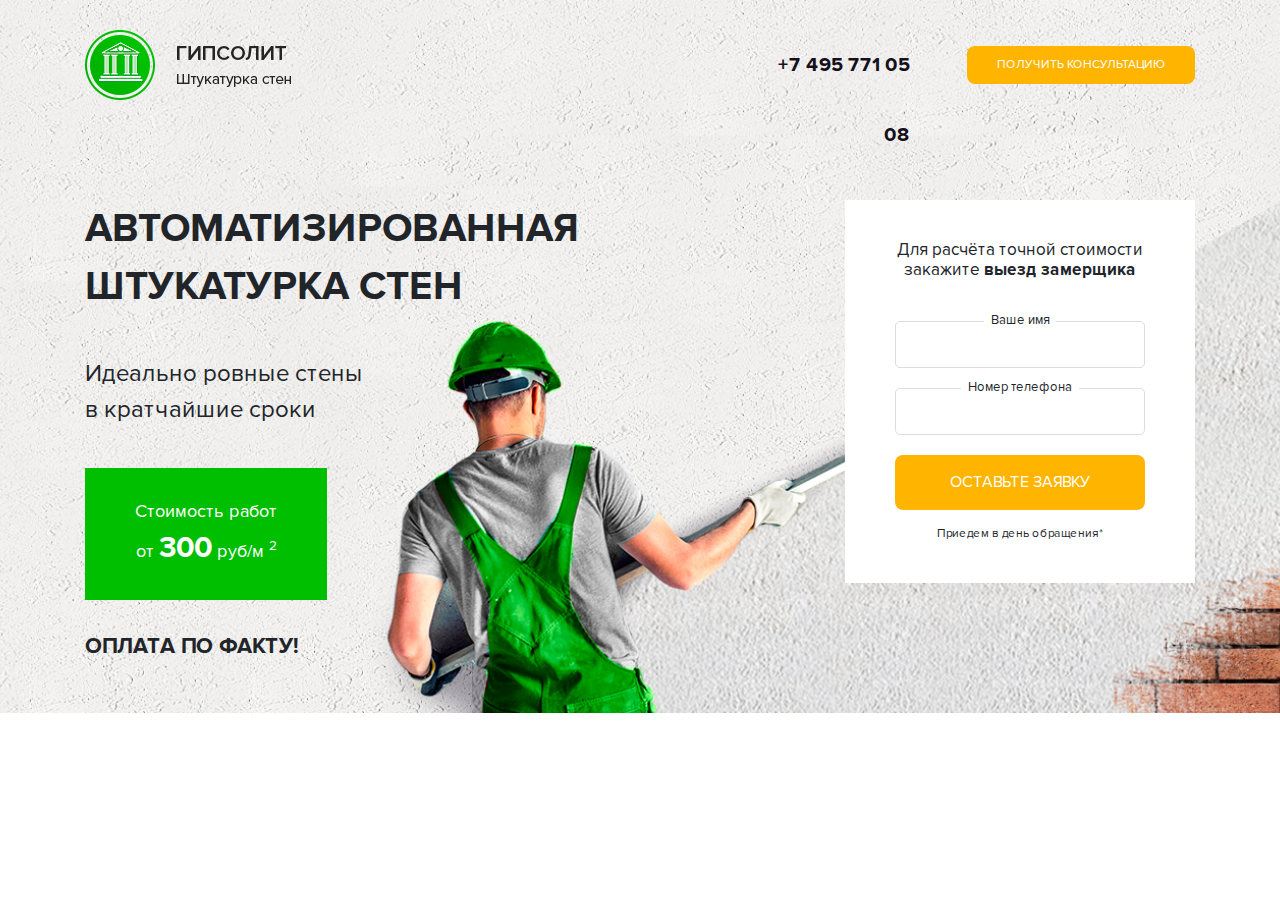
==== sites/gipsolit_site/index.html @ 6638936d "Почистил index.html" ====
<!DOCTYPE html>
<html lang="en">
<head>
	<meta charset="utf-8">
	<meta http-equiv="X-UA-Compatible" content="IE=edge">
	<meta name="viewport" content="width=device-width, initial-scale=1">

	<link rel="icon" href="/favicon.ico">

	<title>Site</title>

	<link rel="stylesheet" href="css/reset.css">
	<link rel="stylesheet" href="css/bootstrap.min.css">
	<link rel="stylesheet" href="css/style.css">

</head>
<body>

	<main class="main">
		<div class="container">
			<div class="header">

				<div class="row">

					<div class="col-md-3">
						<div class="logo">
							<img src="img/logo.png" alt="Гипсолит. Штукатурка стен">
						</div>
					</div>

					<div class="col-md-2 offset-4">
						<div class="phone-block">
							<a class="phone-link" href="#">+7 495 771 05 08</a>
						</div>
					</div>

						<div class="col-md-3">
							<div class="wrap">
								<div class="wrap-block">
									<button class="button header-btn">Получить консультацию</button>
								</div>
							</div>
						</div>
					</div>
				</div>

				<div class="main-content">
					<div class="row">

						<div class="col-md-6">
							<div class="main-title">
								<h1>Автоматизированная штукатурка стен</h1>
								<p class="main-subtitle">Идеально ровные стены <br> в кратчайшие сроки</p>
								<span>
									Стоимость работ  <br> от <strong>300</strong> руб/м <sup>2</sup>
								</span>
								<strong class="main-trigger">
									Оплата по факту!
								</strong>
							</div>
						</div>

						<div class="col-md-4 offset-2">
							<div class="main-form">
								<h2 class="main-form-header">Для расчёта точной стоимости <br>закажите <strong>выезд замерщика</strong></h2>
								<form action="#">
									<label for="#">Ваше имя</label>
									<input class="main-form-input" type="text">
									<label for="#">Номер телефона</label>
									<input class="main-form-input" type="text">
									<button class="main-form-btn button" type="submit">Оставьте заявку</button>
									<small>Приедем в день обращения*</small>
								</form>
							</div>
						</div>
					</div>
				</div>

			</div>
		</main>




		<script src="https://ajax.googleapis.com/ajax/libs/jquery/1.11.3/jquery.min.js"></script>
	</body>
	</html>
---- sites/gipsolit_site/css/style.css ----
/* Fonts family */
@font-face {
  font-family: 'ProximaNova_bold';
  src: url('../fonts/ProximaNova-Bold.eot');
  src: url('../fonts/ProximaNova-Bold.eot?#iefix') format('embedded-opentype'), url('../fonts/ProximaNova-Bold.woff2') format('woff2'), url('../fonts/ProximaNova-Bold.woff') format('woff'), url('../fonts/ProximaNova-Bold.ttf') format('truetype'), url('../fonts/ProximaNova-Bold.svg#ProximaNova-Bold') format('svg');
  font-weight: bold;
  font-style: normal;
}
@font-face {
  font-family: 'ProximaNova_reg';
  src: url('../fonts/ProximaNova-Regular.eot');
  src: url('../fonts/ProximaNova-Regular.eot?#iefix') format('embedded-opentype'), url('../fonts/ProximaNova-Regular.woff2') format('woff2'), url('../fonts/ProximaNova-Regular.woff') format('woff'), url('../fonts/ProximaNova-Regular.ttf') format('truetype'), url('../fonts/ProximaNova-Regular.svg#ProximaNova-Regular') format('svg');
  font-weight: normal;
  font-style: normal;
}
/* Colors */
/* Basic setting */
html {
  font-size: 10px;
}
body {
  font-family: 'ProximaNova_reg', sans-serif;
}
.button {
  padding: 1rem 3rem;
  border-radius: 8px;
  font-size: 1.2rem;
  background-color: #ffb400;
  color: #ffffff;
  text-transform: uppercase;
  border: none;
}
/* Typography */
section {
  padding: 10rem 0;
}
/* main */
.main {
  padding: 3rem 0 5rem;
  background: #ffffff url(../img/main-bg.png) center center no-repeat;
  background-size: cover;
  /* Подзаголовок */
  /* Зеленый ярлык */
  /* Оплата по факту */
  /* Главная форма */
}
.main-content {
  margin-top: 10rem;
  /* Заголовок */
}
.main-content h1 {
  margin-bottom: 4rem;
  font-family: 'ProximaNova_bold', sans-serif;
  font-size: 4rem;
  line-height: 1.45;
  text-transform: uppercase;
}
.main-subtitle {
  margin-bottom: 4rem;
  font-size: 2.4rem;
}
.main span {
  display: inline-block;
  padding: 3rem 5rem;
  font-size: 1.8rem;
  color: #ffffff;
  background: #00be00;
  text-align: center;
  /* Цифра 300 */
}
.main span strong {
  font-size: 3rem;
  font-family: 'ProximaNova_bold', sans-serif;
}
.main-trigger {
  display: block;
  margin-top: 3rem;
  font-size: 2.2rem;
  font-family: 'ProximaNova_bold', sans-serif;
  text-transform: uppercase;
}
.main-form {
  display: block;
  padding: 4rem 5rem;
  background-color: #ffffff;
  text-align: center;
  /* Заголовок формы */
  /* Кнопка в форме */
  /* Подписи к полям */
  /* Кнопка отправить заявку */
  /* Подписть под кнопкой */
}
.main-form-header {
  font-size: 1.7rem;
  margin-bottom: 4rem;
  /* выезд замерщика */
}
.main-form-header strong {
  font-family: 'ProximaNova_bold', sans-serif;
}
.main-form-input {
  display: block;
  margin: 2rem 0;
  width: 100%;
  border: 1px solid #dddddd;
  padding: 1.5rem;
  border-radius: 5px;
}
.main-form label {
  position: absolute;
  -webkit-transform: translateX(-50%) translateY(-50%);
          transform: translateX(-50%) translateY(-50%);
  padding: 0.7rem;
  font-size: 1.3rem;
  background-color: #ffffff;
}
.main-form-btn {
  display: block;
  width: 100%;
  height: 5.5rem;
  font-size: 1.6rem;
}
.main-form small {
  display: block;
  margin-top: 1.5rem;
  font-size: 1.2rem;
}
.header {
  height: 7rem;
}
.wrap {
  display: table;
  width: 100%;
  height: 7rem;
}
.wrap-block {
  display: table-cell;
  vertical-align: middle;
  text-align: right;
}
.phone-block {
  text-align: right;
}
.phone-link {
  display: inline-block;
  font-family: 'ProximaNova_bold', sans-serif;
  font-size: 2rem;
  height: 7rem;
  line-height: 7rem;
  color: #14111a;
}
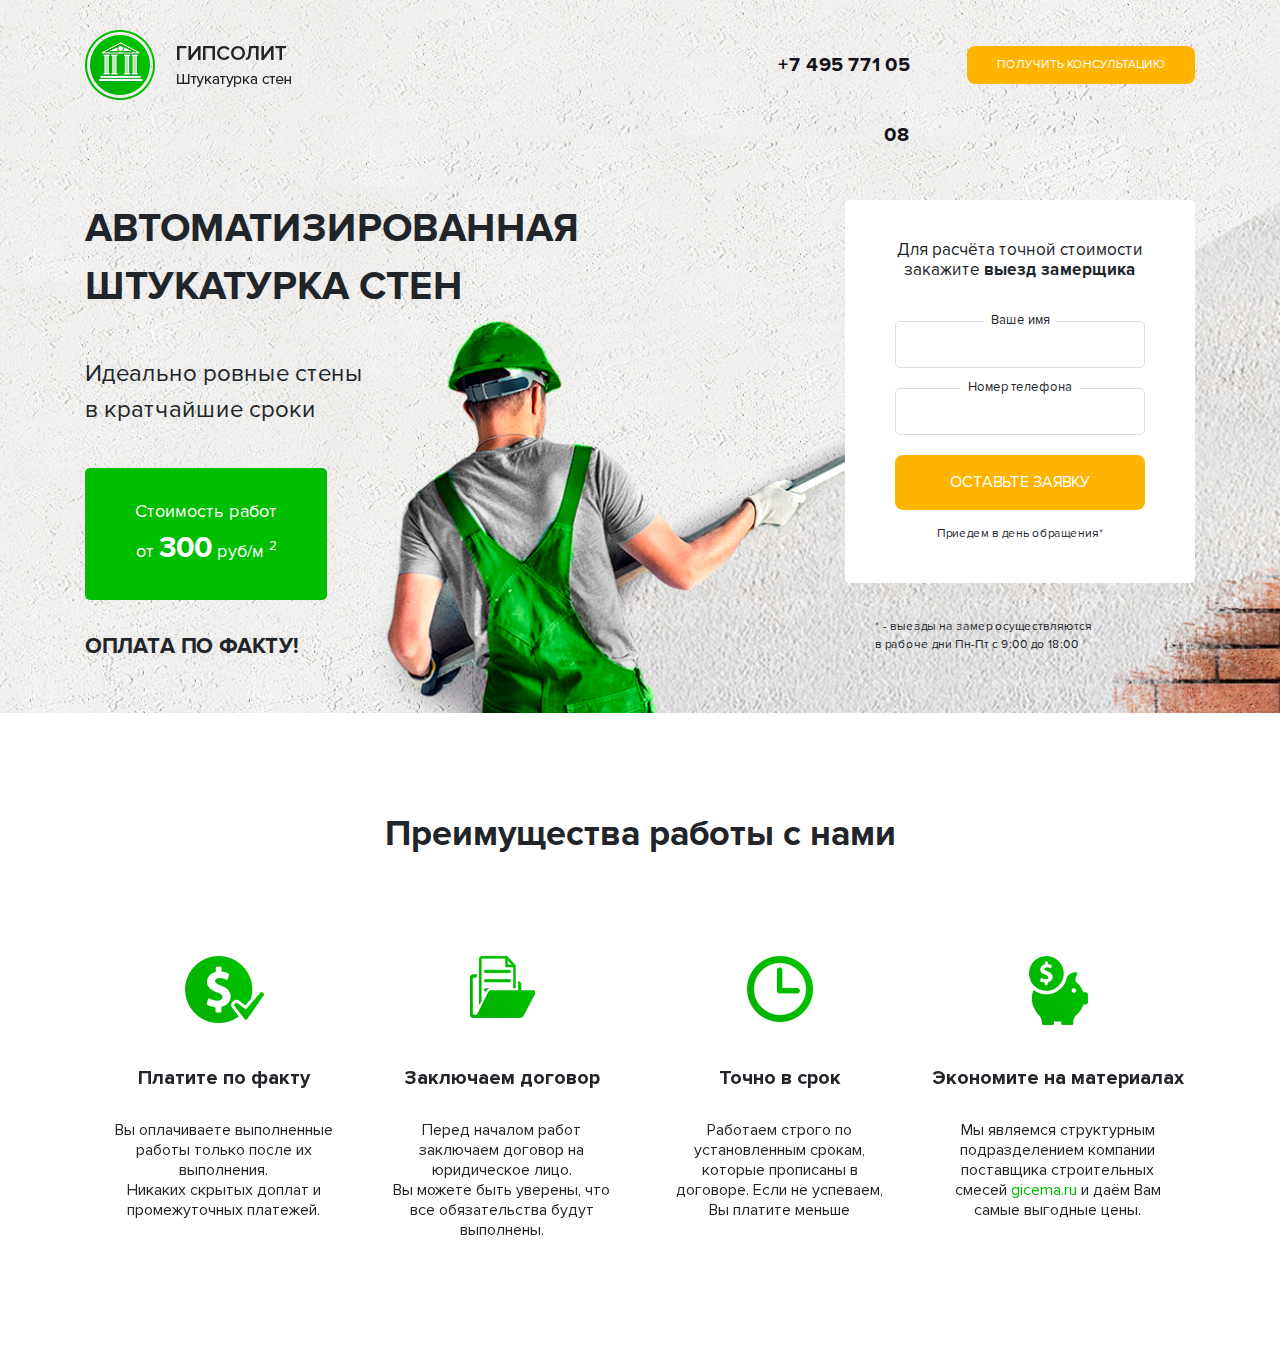
==== commit 335e2960: "добавил 2 экран" ====
--- a/sites/gipsolit_site/index.html
+++ b/sites/gipsolit_site/index.html
@@ -1,5 +1,5 @@
 <!DOCTYPE html>
-<html lang="en">
+<html lang="ru">
 <head>
 	<meta charset="utf-8">
 	<meta http-equiv="X-UA-Compatible" content="IE=edge">
@@ -7,7 +7,7 @@
 
 	<link rel="icon" href="/favicon.ico">
 
-	<title>Site</title>
+	<title>Гипсолит</title>
 
 	<link rel="stylesheet" href="css/reset.css">
 	<link rel="stylesheet" href="css/bootstrap.min.css">
@@ -22,66 +22,154 @@
 
 				<div class="row">
 
-					<div class="col-md-3">
+					<div class="col-md-4 col-lg-3 col-sm-12">
 						<div class="logo">
 							<img src="img/logo.png" alt="Гипсолит. Штукатурка стен">
 						</div>
 					</div>
 
-					<div class="col-md-2 offset-4">
+					<div class="col-xl-2 offset-xl-4 col-lg-4 offset-lg-2 col-md-4 offset-md-0 col-sm-12">
 						<div class="phone-block">
 							<a class="phone-link" href="#">+7 495 771 05 08</a>
 						</div>
 					</div>
 
-						<div class="col-md-3">
-							<div class="wrap">
-								<div class="wrap-block">
-									<button class="button header-btn">Получить консультацию</button>
-								</div>
+					<div class="col-md-4 col-lg-3 col-sm-12">
+						<div class="wrap">
+							<div class="wrap-block">
+								<button class="button header-btn">Получить консультацию</button>
 							</div>
 						</div>
 					</div>
 				</div>
+			</div>
 
-				<div class="main-content">
-					<div class="row">
+			<div class="main-content">
+				<div class="row">
 
-						<div class="col-md-6">
-							<div class="main-title">
-								<h1>Автоматизированная штукатурка стен</h1>
-								<p class="main-subtitle">Идеально ровные стены <br> в кратчайшие сроки</p>
-								<span>
-									Стоимость работ  <br> от <strong>300</strong> руб/м <sup>2</sup>
-								</span>
-								<strong class="main-trigger">
-									Оплата по факту!
-								</strong>
+					<div class="col-lg-6 col-md-12">
+						<div class="main-title">
+							<h1>Автоматизированная штукатурка стен</h1>
+							<p class="main-subtitle">Идеально ровные стены <br> в кратчайшие сроки</p>
+							<span>
+								Стоимость работ  <br> от <strong>300</strong> руб/м <sup>2</sup>
+							</span>
+							<strong class="main-trigger">
+								Оплата по факту!
+							</strong>
+						</div>
+					</div>
+
+					<div class="col-xl-4 offset-xl-2 col-lg-5 offset-lg-1 col-md-8 offset-md-2">
+						<div class="main-form">
+							<h2 class="main-form-header">Для расчёта точной стоимости <br>закажите <strong>выезд замерщика</strong></h2>
+							<form action="#">
+								<label for="#">Ваше имя</label>
+								<input class="main-form-input" type="text">
+								<label for="#">Номер телефона</label>
+								<input class="main-form-input" type="text">
+								<button class="main-form-btn button" type="submit">Оставьте заявку</button>
+								<small>Приедем в день обращения*</small>
+							</form>
+						</div>
+						<p class="main-form-subtitle">* - выезды на замер осуществляются <br>в рабоче дни Пн-Пт с 9:00 до 18:00</p>
+					</div>
+				</div>
+			</div>
+
+		</div>
+	</main>
+
+	<section class="features">
+		<div class="container">
+			<h2 class="section-header">
+				Преимущества работы с нами
+			</h2>
+			<div class="features-slider">
+				<div class="features-block">
+					<div class="features-img">
+						<picture>
+							<source srcset="img/features/coin.svg" type="image/">
+								<img src="img/features/coin.png" alt="Платите по факту">
+							</picture>
+						</div>
+						<h3>Платите по факту</h3>
+						<p>Вы оплачиваете выполненные работы только после их выполнения. <br>Никаких скрытых доплат и промежуточных платежей.</p>
+					</div>
+					<div class="features-block">
+						<div class="features-img">
+							<picture>
+								<source srcset="img/features/folder.svg" type="image/">
+									<img src="img/features/folder.png" alt="Заключаем договор">
+								</picture>
+							</div>
+							<h3>Заключаем договор</h3>
+							<p>Перед началом работ заключаем договор на юридическое лицо. <br>Вы можете быть уверены, что все обязательства будут выполнены.</p>
+						</div>
+						<div class="features-block">
+							<div class="features-img">
+								<picture>
+									<source srcset="img/features/clock.svg" type="image/">
+										<img src="img/features/clock.png" alt="Точно в срок">
+									</picture>
+								</div>
+								<h3>Точно в срок</h3>
+								<p>Работаем строго по установленным срокам, которые прописаны в договоре. Если не успеваем, <br>Вы платите меньше</p>
+							</div>
+							<div class="features-block">
+								<div class="features-img">
+									<picture>
+										<source srcset="img/features/piggy-bank.svg" type="image/">
+											<img src="img/features/piggy-bank.png" alt="Экономите на материалах">
+										</picture>
+									</div>
+									<h3>Экономите на материалах</h3>
+									<p>
+										Мы являемся структурным подразделением компании поставщика строительных смесей 
+										<a class="gicema">gicema.ru</a> 
+										и даём Вам самые выгодные цены.
+									</p>
+								</div>
 							</div>
 						</div>
-
-						<div class="col-md-4 offset-2">
-							<div class="main-form">
-								<h2 class="main-form-header">Для расчёта точной стоимости <br>закажите <strong>выезд замерщика</strong></h2>
-								<form action="#">
-									<label for="#">Ваше имя</label>
-									<input class="main-form-input" type="text">
-									<label for="#">Номер телефона</label>
-									<input class="main-form-input" type="text">
-									<button class="main-form-btn button" type="submit">Оставьте заявку</button>
-									<small>Приедем в день обращения*</small>
-								</form>
-							</div>
-						</div>
-					</div>
-				</div>
-
-			</div>
-		</main>
+					</section>
 
 
+					<script src="https://code.jquery.com/jquery-1.12.4.min.js"></script>
 
+					<link rel="stylesheet" href="slick/slick.css">
+					<link rel="stylesheet" href="slick/slick-theme.css">
+					<script src="slick/slick.min.js"></script>
 
-		<script src="https://ajax.googleapis.com/ajax/libs/jquery/1.11.3/jquery.min.js"></script>
-	</body>
-	</html>+					<script>
+						$(document).ready(function(){
+							$('.features-slider').slick({
+								infinite: true,
+								slidesToShow: 4,
+								slidesToScroll: 1,
+								responsive: [
+								{
+									breakpoint: 991,
+									settings: {
+										slidesToShow: 2,
+										slidesToScroll: 2,
+										prevArrow: '<button class="prev arrow"></button>',
+										nextArrow: '<button class="next arrow"></button>',
+									}
+								},
+								{
+									breakpoint: 767,
+									settings: {
+										slidesToShow: 1,
+										slidesToScroll: 1,
+										prevArrow: '<button class="prev arrow"></button>',
+										nextArrow: '<button class="next arrow"></button>'
+									}
+								}
+								]
+							});
+						});
+					</script>
+
+				</body>
+				</html>--- a/sites/gipsolit_site/css/style.css
+++ b/sites/gipsolit_site/css/style.css
@@ -20,6 +20,14 @@
 }
 body {
   font-family: 'ProximaNova_reg', sans-serif;
+}
+a:hover {
+  text-decoration: none;
+}
+button:focus,
+input:focus,
+a:focus {
+  outline: none;
 }
 .button {
   padding: 1rem 3rem;
@@ -29,15 +37,27 @@
   color: #ffffff;
   text-transform: uppercase;
   border: none;
+  -webkit-transition: all 0.2s;
+  transition: all 0.2s;
+}
+.button:hover {
+  cursor: pointer;
+  background-color: #e6a200;
 }
 /* Typography */
 section {
   padding: 10rem 0;
 }
+.section-header {
+  margin: 0 0 10rem;
+  font-family: 'ProximaNova_bold', sans-serif;
+  font-size: 3.6rem;
+  text-align: center;
+}
 /* main */
 .main {
   padding: 3rem 0 5rem;
-  background: #ffffff url(../img/main-bg.png) center center no-repeat;
+  background: #ffffff url('../img/main-bg.png') center center no-repeat;
   background-size: cover;
   /* Подзаголовок */
   /* Зеленый ярлык */
@@ -60,6 +80,7 @@
   font-size: 2.4rem;
 }
 .main span {
+  border-radius: 5px;
   display: inline-block;
   padding: 3rem 5rem;
   font-size: 1.8rem;
@@ -76,15 +97,17 @@
   display: block;
   margin-top: 3rem;
   font-size: 2.2rem;
-  font-family: 'ProximaNova_bold', sans-serif;
   text-transform: uppercase;
+  font-family: 'ProximaNova_bold', sans-serif;
 }
 .main-form {
   display: block;
   padding: 4rem 5rem;
   background-color: #ffffff;
   text-align: center;
+  border-radius: 5px;
   /* Заголовок формы */
+  /* Подпись под формой */
   /* Кнопка в форме */
   /* Подписи к полям */
   /* Кнопка отправить заявку */
@@ -97,6 +120,10 @@
 }
 .main-form-header strong {
   font-family: 'ProximaNova_bold', sans-serif;
+}
+.main-form-subtitle {
+  margin: 3.5rem 0 0 3rem;
+  font-size: 1.2rem;
 }
 .main-form-input {
   display: block;
@@ -149,3 +176,105 @@
   line-height: 7rem;
   color: #14111a;
 }
+/* Оформление секции с преимуществами */
+.features-block {
+  text-align: center;
+}
+.features-block h3 {
+  font-family: 'ProximaNova_bold', sans-serif;
+  font-size: 2rem;
+  margin-bottom: 3rem;
+}
+.features-block p {
+  display: inline-block;
+  width: 80%;
+  font-size: 1.6rem;
+  line-height: 1.25;
+}
+.features-block p a {
+  color: #00be00;
+}
+.features-block p a:hover {
+  text-decoration: underline;
+  cursor: pointer;
+}
+.features-img {
+  height: 8rem;
+  margin-bottom: 3rem;
+}
+.features-img img {
+  display: block;
+  margin: 0 auto;
+}
+.slick-active {
+  outline: none;
+}
+.arrow {
+  top: 50%;
+  -webkit-transform: translateY(-50%);
+          transform: translateY(-50%);
+  position: absolute;
+  z-index: 99;
+  width: 2rem;
+  height: 2rem;
+  border: none;
+}
+.prev {
+  left: 0;
+  background: url('../img/left-arrow.svg') center no-repeat;
+  background-size: 70%;
+}
+.next {
+  right: 0;
+  background: url('../img/right-arrow.svg') center no-repeat;
+  background-size: 70%;
+}
+/* Медиа запросы */
+@media (max-width: 991px) {
+  .main {
+    background-position: top right;
+  }
+  .phone-block {
+    text-align: center;
+  }
+  .main-content {
+    margin-top: 3rem;
+  }
+  .main-title {
+    text-align: center;
+    padding-bottom: 3rem;
+  }
+}
+@media (max-width: 767px) {
+  .main {
+    background-position: top left;
+  }
+  .header {
+    text-align: center;
+  }
+  .wrap {
+    height: 4.5rem;
+  }
+  .wrap-block {
+    text-align: center;
+  }
+  .main-content {
+    margin-top: 14rem;
+  }
+}
+@media (max-width: 539px) {
+  .main-form {
+    padding: 2rem 4rem;
+  }
+  .main-form-header {
+    font-size: 1.4rem;
+  }
+  .main-title h1 {
+    font-size: 2.5rem;
+    margin-bottom: 2rem;
+  }
+  .main-subtitle {
+    margin-bottom: 2rem;
+    font-size: 2rem;
+  }
+}
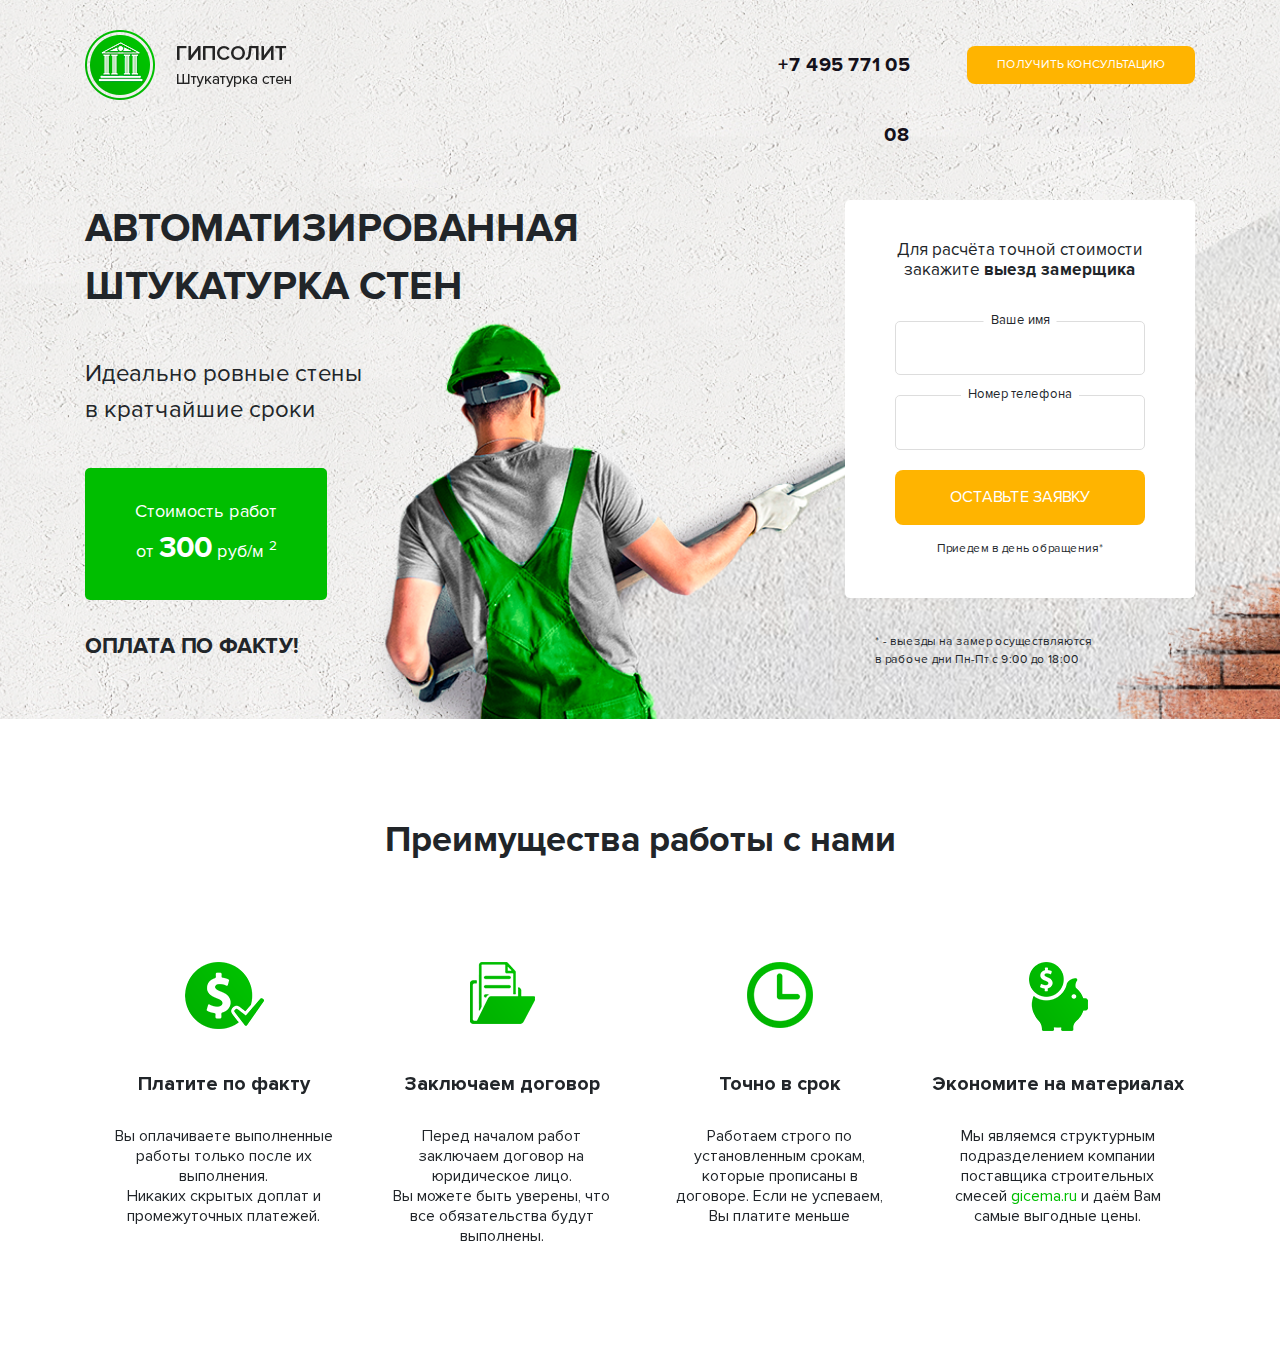
==== commit d17f3c0d: "~ input ~ textarea" ====
--- a/sites/gipsolit_site/index.html
+++ b/sites/gipsolit_site/index.html
@@ -37,7 +37,7 @@
 					<div class="col-md-4 col-lg-3 col-sm-12">
 						<div class="wrap">
 							<div class="wrap-block">
-								<button class="button header-btn">Получить консультацию</button>
+								<button class="button header-btn popup-btn">Получить консультацию</button>
 							</div>
 						</div>
 					</div>
@@ -126,7 +126,7 @@
 									<h3>Экономите на материалах</h3>
 									<p>
 										Мы являемся структурным подразделением компании поставщика строительных смесей 
-										<a class="gicema">gicema.ru</a> 
+										<a class="gicema" href="#">gicema.ru</a> 
 										и даём Вам самые выгодные цены.
 									</p>
 								</div>
@@ -134,6 +134,32 @@
 						</div>
 					</section>
 
+					<!-- Модальные окна -->
+					<!-- Получить консультацию -->
+					<div class="popup">
+						<!-- Само (белое) модальное окно -->
+						<div class="popup-dialog">
+							<!-- Содержимое модального окна -->
+							<div class="popup-content">
+								<button class="popup-close">&times</button>
+								<h4 class="popup-header">
+									Заинтересовало?
+								</h4>
+								<p>Оставьте контактные данные <br>для связи</p>
+								<div class="main-form popup-form">
+									<form action="#">
+										<label for="#">Ваше имя</label>
+										<input class="main-form-input" type="text">
+										<label for="#">Номер телефона</label>
+										<input class="main-form-input" type="text">
+										<label for="#">Сообщение</label>
+										<textarea class="main-form-input" rows="3"></textarea>
+										<button class="main-form-btn button" type="submit">Оставьте заявку</button>
+									</form>
+								</div>
+							</div>
+						</div>
+					</div>
 
 					<script src="https://code.jquery.com/jquery-1.12.4.min.js"></script>
 
@@ -141,35 +167,7 @@
 					<link rel="stylesheet" href="slick/slick-theme.css">
 					<script src="slick/slick.min.js"></script>
 
-					<script>
-						$(document).ready(function(){
-							$('.features-slider').slick({
-								infinite: true,
-								slidesToShow: 4,
-								slidesToScroll: 1,
-								responsive: [
-								{
-									breakpoint: 991,
-									settings: {
-										slidesToShow: 2,
-										slidesToScroll: 2,
-										prevArrow: '<button class="prev arrow"></button>',
-										nextArrow: '<button class="next arrow"></button>',
-									}
-								},
-								{
-									breakpoint: 767,
-									settings: {
-										slidesToShow: 1,
-										slidesToScroll: 1,
-										prevArrow: '<button class="prev arrow"></button>',
-										nextArrow: '<button class="next arrow"></button>'
-									}
-								}
-								]
-							});
-						});
-					</script>
+					<script src="js/main.js"></script>
 
 				</body>
 				</html>--- a/sites/gipsolit_site/css/style.css
+++ b/sites/gipsolit_site/css/style.css
@@ -23,10 +23,12 @@
 }
 a:hover {
   text-decoration: none;
+  color: #00be00;
 }
 button:focus,
 input:focus,
-a:focus {
+a:focus,
+textarea:focus {
   outline: none;
 }
 .button {
@@ -132,9 +134,11 @@
   border: 1px solid #dddddd;
   padding: 1.5rem;
   border-radius: 5px;
+  font-size: 1.5rem;
 }
 .main-form label {
   position: absolute;
+  left: 50%;
   -webkit-transform: translateX(-50%) translateY(-50%);
           transform: translateX(-50%) translateY(-50%);
   padding: 0.7rem;
@@ -196,7 +200,6 @@
 }
 .features-block p a:hover {
   text-decoration: underline;
-  cursor: pointer;
 }
 .features-img {
   height: 8rem;
@@ -214,7 +217,7 @@
   -webkit-transform: translateY(-50%);
           transform: translateY(-50%);
   position: absolute;
-  z-index: 99;
+  z-index: 9;
   width: 2rem;
   height: 2rem;
   border: none;
@@ -229,6 +232,53 @@
   background: url('../img/right-arrow.svg') center no-repeat;
   background-size: 70%;
 }
+/* Модальные окна */
+.popup {
+  display: none;
+  position: fixed;
+  left: 0;
+  top: 0;
+  bottom: 0;
+  right: 0;
+  width: 100%;
+  height: 100%;
+  z-index: 9;
+  background-color: rgba(0, 0, 0, 0.5);
+}
+.popup-form {
+  margin-top: 3rem;
+  padding: 0;
+}
+.popup-close {
+  position: absolute;
+  top: -2.7rem;
+  right: -3rem;
+  width: 2rem;
+  border: none;
+  text-align: center;
+  background-color: transparent;
+  font-size: 5rem;
+  color: #ffffff;
+}
+.popup-content {
+  position: fixed;
+  top: 10%;
+  left: 50%;
+  -webkit-transform: translateX(-50%);
+          transform: translateX(-50%);
+  padding: 4rem 5rem;
+  background-color: #ffffff;
+  text-align: center;
+  border-radius: 5px;
+}
+.popup-content p {
+  font-size: 1.5rem;
+}
+.popup-header {
+  font-size: 1.6rem;
+  margin-bottom: 0;
+  font-family: 'ProximaNova_bold', sans-serif;
+}
 /* Медиа запросы */
 @media (max-width: 991px) {
   .main {
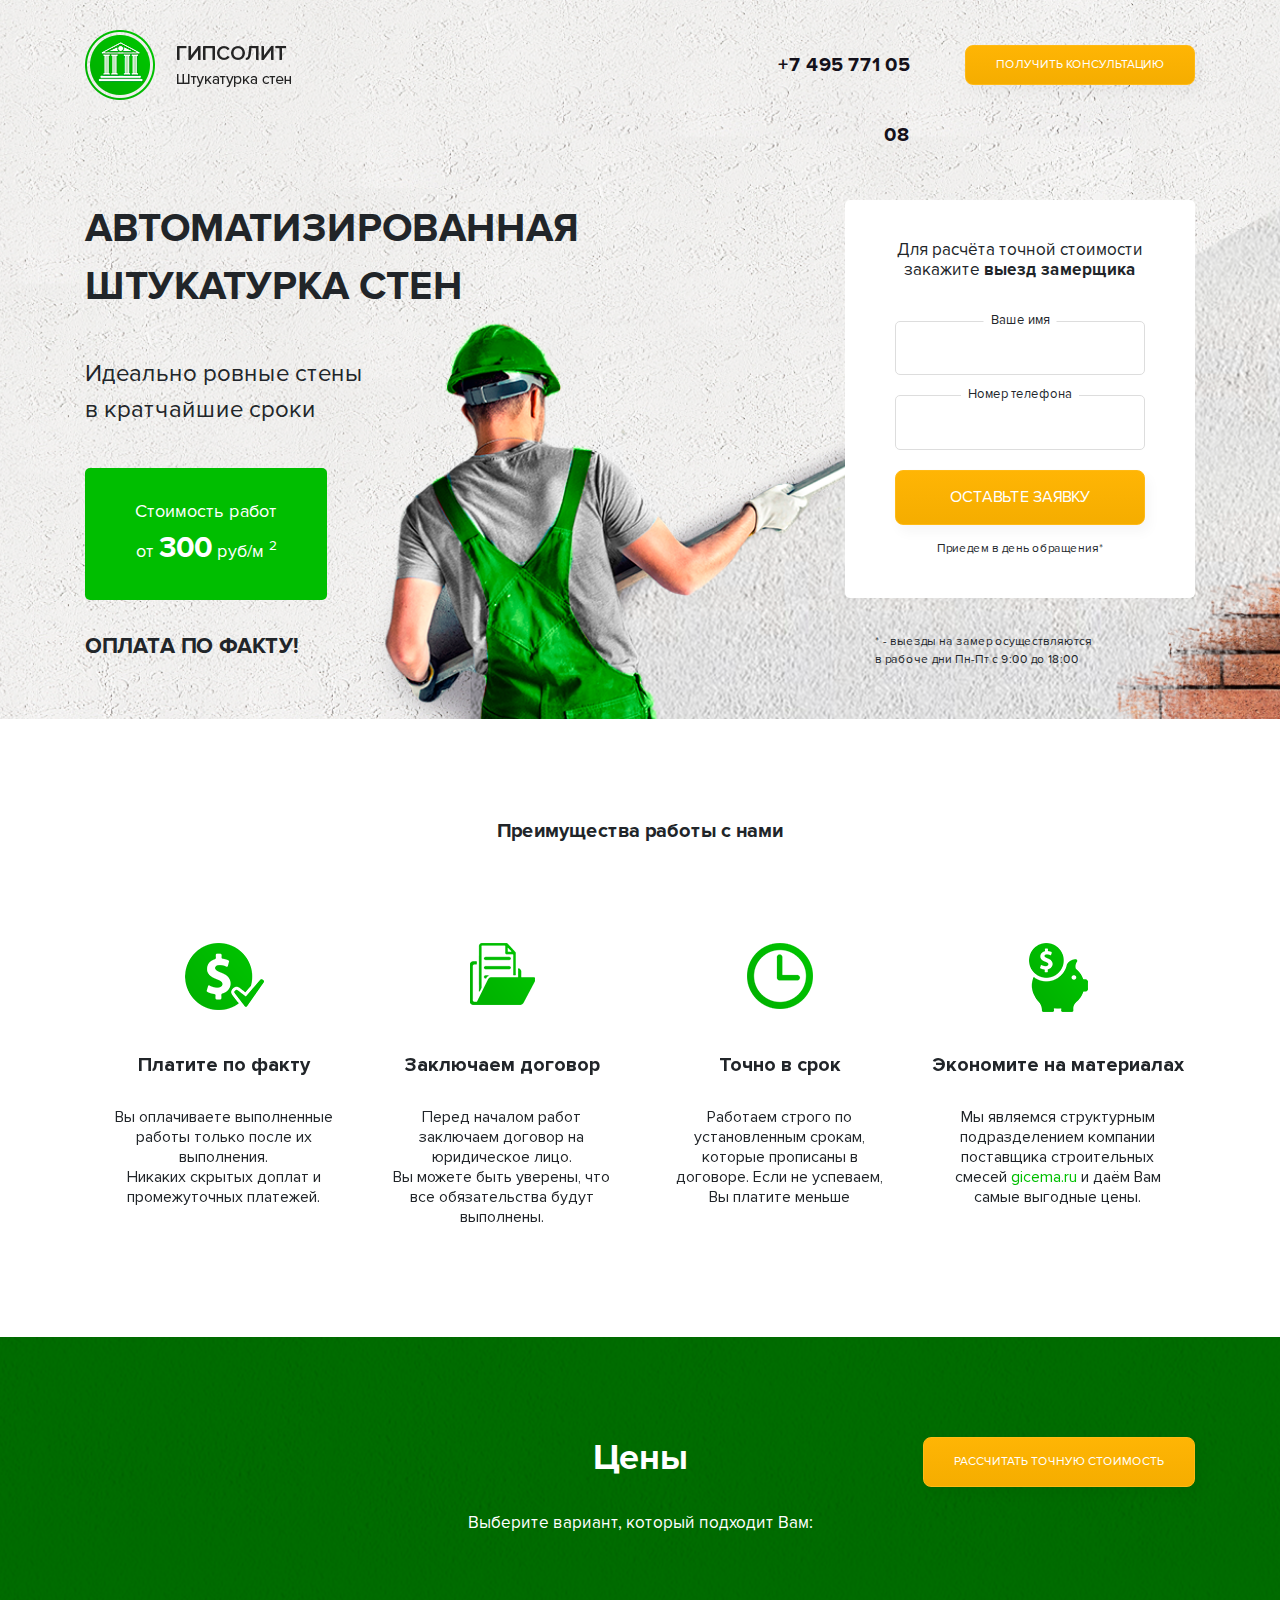
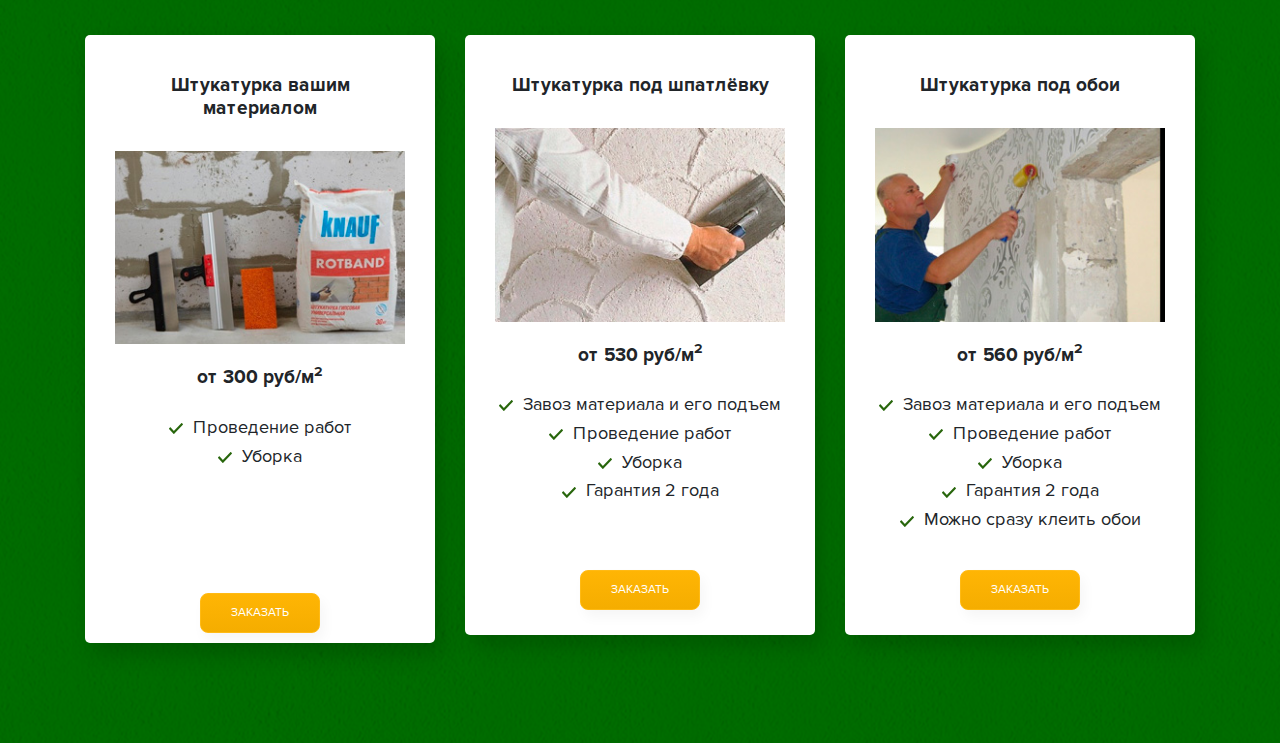
==== commit 2cbc6b1a: "+ 3 блок ~ косметика" ====
--- a/sites/gipsolit_site/index.html
+++ b/sites/gipsolit_site/index.html
@@ -1,173 +1,240 @@
 <!DOCTYPE html>
 <html lang="ru">
 <head>
-	<meta charset="utf-8">
-	<meta http-equiv="X-UA-Compatible" content="IE=edge">
-	<meta name="viewport" content="width=device-width, initial-scale=1">
-
-	<link rel="icon" href="/favicon.ico">
-
-	<title>Гипсолит</title>
-
-	<link rel="stylesheet" href="css/reset.css">
-	<link rel="stylesheet" href="css/bootstrap.min.css">
-	<link rel="stylesheet" href="css/style.css">
+    <meta charset="utf-8">
+    <meta http-equiv="X-UA-Compatible" content="IE=edge">
+    <meta name="viewport" content="width=device-width, initial-scale=1">
+
+    <link rel="icon" href="/favicon.ico">
+
+    <title>Гипсолит</title>
+
+    <link rel="stylesheet" href="css/reset.css">
+    <link rel="stylesheet" href="css/bootstrap.min.css">
+    <link rel="stylesheet" href="css/style.css">
 
 </head>
 <body>
 
-	<main class="main">
-		<div class="container">
-			<div class="header">
-
-				<div class="row">
-
-					<div class="col-md-4 col-lg-3 col-sm-12">
-						<div class="logo">
-							<img src="img/logo.png" alt="Гипсолит. Штукатурка стен">
-						</div>
-					</div>
-
-					<div class="col-xl-2 offset-xl-4 col-lg-4 offset-lg-2 col-md-4 offset-md-0 col-sm-12">
-						<div class="phone-block">
-							<a class="phone-link" href="#">+7 495 771 05 08</a>
-						</div>
-					</div>
-
-					<div class="col-md-4 col-lg-3 col-sm-12">
-						<div class="wrap">
-							<div class="wrap-block">
-								<button class="button header-btn popup-btn">Получить консультацию</button>
-							</div>
-						</div>
-					</div>
-				</div>
-			</div>
-
-			<div class="main-content">
-				<div class="row">
-
-					<div class="col-lg-6 col-md-12">
-						<div class="main-title">
-							<h1>Автоматизированная штукатурка стен</h1>
-							<p class="main-subtitle">Идеально ровные стены <br> в кратчайшие сроки</p>
-							<span>
-								Стоимость работ  <br> от <strong>300</strong> руб/м <sup>2</sup>
-							</span>
-							<strong class="main-trigger">
-								Оплата по факту!
-							</strong>
-						</div>
-					</div>
-
-					<div class="col-xl-4 offset-xl-2 col-lg-5 offset-lg-1 col-md-8 offset-md-2">
-						<div class="main-form">
-							<h2 class="main-form-header">Для расчёта точной стоимости <br>закажите <strong>выезд замерщика</strong></h2>
-							<form action="#">
-								<label for="#">Ваше имя</label>
-								<input class="main-form-input" type="text">
-								<label for="#">Номер телефона</label>
-								<input class="main-form-input" type="text">
-								<button class="main-form-btn button" type="submit">Оставьте заявку</button>
-								<small>Приедем в день обращения*</small>
-							</form>
-						</div>
-						<p class="main-form-subtitle">* - выезды на замер осуществляются <br>в рабоче дни Пн-Пт с 9:00 до 18:00</p>
-					</div>
-				</div>
-			</div>
-
-		</div>
-	</main>
-
-	<section class="features">
-		<div class="container">
-			<h2 class="section-header">
-				Преимущества работы с нами
-			</h2>
-			<div class="features-slider">
-				<div class="features-block">
-					<div class="features-img">
-						<picture>
-							<source srcset="img/features/coin.svg" type="image/">
-								<img src="img/features/coin.png" alt="Платите по факту">
-							</picture>
-						</div>
-						<h3>Платите по факту</h3>
-						<p>Вы оплачиваете выполненные работы только после их выполнения. <br>Никаких скрытых доплат и промежуточных платежей.</p>
-					</div>
-					<div class="features-block">
-						<div class="features-img">
-							<picture>
-								<source srcset="img/features/folder.svg" type="image/">
-									<img src="img/features/folder.png" alt="Заключаем договор">
-								</picture>
-							</div>
-							<h3>Заключаем договор</h3>
-							<p>Перед началом работ заключаем договор на юридическое лицо. <br>Вы можете быть уверены, что все обязательства будут выполнены.</p>
-						</div>
-						<div class="features-block">
-							<div class="features-img">
-								<picture>
-									<source srcset="img/features/clock.svg" type="image/">
-										<img src="img/features/clock.png" alt="Точно в срок">
-									</picture>
-								</div>
-								<h3>Точно в срок</h3>
-								<p>Работаем строго по установленным срокам, которые прописаны в договоре. Если не успеваем, <br>Вы платите меньше</p>
-							</div>
-							<div class="features-block">
-								<div class="features-img">
-									<picture>
-										<source srcset="img/features/piggy-bank.svg" type="image/">
-											<img src="img/features/piggy-bank.png" alt="Экономите на материалах">
-										</picture>
-									</div>
-									<h3>Экономите на материалах</h3>
-									<p>
-										Мы являемся структурным подразделением компании поставщика строительных смесей 
-										<a class="gicema" href="#">gicema.ru</a> 
-										и даём Вам самые выгодные цены.
-									</p>
-								</div>
-							</div>
-						</div>
-					</section>
-
-					<!-- Модальные окна -->
-					<!-- Получить консультацию -->
-					<div class="popup">
-						<!-- Само (белое) модальное окно -->
-						<div class="popup-dialog">
-							<!-- Содержимое модального окна -->
-							<div class="popup-content">
-								<button class="popup-close">&times</button>
-								<h4 class="popup-header">
-									Заинтересовало?
-								</h4>
-								<p>Оставьте контактные данные <br>для связи</p>
-								<div class="main-form popup-form">
-									<form action="#">
-										<label for="#">Ваше имя</label>
-										<input class="main-form-input" type="text">
-										<label for="#">Номер телефона</label>
-										<input class="main-form-input" type="text">
-										<label for="#">Сообщение</label>
-										<textarea class="main-form-input" rows="3"></textarea>
-										<button class="main-form-btn button" type="submit">Оставьте заявку</button>
-									</form>
-								</div>
-							</div>
-						</div>
-					</div>
-
-					<script src="https://code.jquery.com/jquery-1.12.4.min.js"></script>
-
-					<link rel="stylesheet" href="slick/slick.css">
-					<link rel="stylesheet" href="slick/slick-theme.css">
-					<script src="slick/slick.min.js"></script>
-
-					<script src="js/main.js"></script>
-
-				</body>
-				</html>+<main class="main">
+    <div class="container">
+        <div class="header">
+
+            <div class="row">
+
+                <div class="col-md-4 col-lg-3 col-sm-12">
+                    <div class="logo">
+                        <img src="img/logo.png" alt="Гипсолит. Штукатурка стен">
+                    </div>
+                </div>
+
+                <div class="col-xl-2 offset-xl-4 col-lg-4 offset-lg-2 col-md-4 offset-md-0 col-sm-12">
+                    <div class="phone-block">
+                        <a class="phone-link" href="#">+7 495 771 05 08</a>
+                    </div>
+                </div>
+
+                <div class="col-md-4 col-lg-3 col-sm-12">
+                    <div class="wrap">
+                        <div class="wrap-block">
+                            <button class="button header-btn popup-btn">Получить консультацию</button>
+                        </div>
+                    </div>
+                </div>
+            </div>
+        </div>
+
+        <div class="main-content">
+            <div class="row">
+
+                <div class="col-lg-6 col-md-12">
+                    <div class="main-title">
+                        <h1>Автоматизированная штукатурка стен</h1>
+                        <p class="main-subtitle">Идеально ровные стены <br> в кратчайшие сроки</p>
+                        <span>
+                                Стоимость работ <br> от <strong>300</strong> руб/м <sup>2</sup>
+                            </span>
+                        <strong class="main-trigger">
+                            Оплата по факту!
+                        </strong>
+                    </div>
+                </div>
+
+                <div class="col-xl-4 offset-xl-2 col-lg-5 offset-lg-1 col-md-8 offset-md-2">
+                    <div class="main-form">
+                        <h2 class="main-form-header">Для расчёта точной стоимости <br>закажите <strong>выезд
+                            замерщика</strong></h2>
+                        <form action="#">
+                            <label for="#">Ваше имя</label>
+                            <input class="main-form-input" type="text">
+                            <label for="#">Номер телефона</label>
+                            <input class="main-form-input" type="text">
+                            <button class="main-form-btn button" type="submit">Оставьте заявку</button>
+                            <small>Приедем в день обращения*</small>
+                        </form>
+                    </div>
+                    <p class="main-form-subtitle">
+                        * - выезды на замер осуществляются <br>в рабоче дни Пн-Пт с 9:00 до 18:00
+                    </p>
+                </div>
+            </div>
+        </div>
+
+    </div>
+</main>
+
+<section class="features">
+    <div class="container">
+        <h2 class="section-header">
+            Преимущества работы с нами
+        </h2>
+        <div class="features-slider">
+            <div class="features-block">
+                <div class="features-img">
+                    <picture>
+                        <source srcset="img/features/coin.svg" type="image/">
+                        <img src="img/features/coin.png" alt="Платите по факту">
+                    </picture>
+                </div>
+                <h3>Платите по факту</h3>
+                <p>Вы оплачиваете выполненные работы только после их выполнения. <br>Никаких скрытых доплат и
+                    промежуточных платежей.</p>
+            </div>
+            <div class="features-block">
+                <div class="features-img">
+                    <picture>
+                        <source srcset="img/features/folder.svg" type="image/">
+                        <img src="img/features/folder.png" alt="Заключаем договор">
+                    </picture>
+                </div>
+                <h3>Заключаем договор</h3>
+                <p>Перед началом работ заключаем договор на юридическое лицо. <br>Вы можете быть уверены, что все
+                    обязательства будут выполнены.</p>
+            </div>
+            <div class="features-block">
+                <div class="features-img">
+                    <picture>
+                        <source srcset="img/features/clock.svg" type="image/">
+                        <img src="img/features/clock.png" alt="Точно в срок">
+                    </picture>
+                </div>
+                <h3>Точно в срок</h3>
+                <p>Работаем строго по установленным срокам, которые прописаны в договоре. Если не успеваем, <br>Вы
+                    платите меньше</p>
+            </div>
+            <div class="features-block">
+                <div class="features-img">
+                    <picture>
+                        <source srcset="img/features/piggy-bank.svg" type="image/">
+                        <img src="img/features/piggy-bank.png" alt="Экономите на материалах">
+                    </picture>
+                </div>
+                <h3>Экономите на материалах</h3>
+                <p>
+                    Мы являемся структурным подразделением компании поставщика строительных смесей
+                    <a class="gicema" href="#">gicema.ru</a>
+                    и даём Вам самые выгодные цены.
+                </p>
+            </div>
+        </div>
+    </div>
+</section>
+
+<section class="price">
+    <div class="container">
+        <div class="row">
+            <div class="col-xl-4 offset-xl-4">
+                <div class="section-header section-header_light">
+                    <h2>Цены</h2>
+                    <p>Выберите вариант, который подходит Вам:</p>
+                </div>
+            </div>
+            <div class="col-xl-4">
+                <div class="price-button">
+                    <button class="button price-header-btn">Рассчитать точную стоимость</button>
+                </div>
+            </div>
+        </div>
+
+        <div class="row">
+            <div class="col-xl-4 offset-xl-0 col-lg-6 offset-lg-3 col-md-8 offset-md-2 col-sm-10 offset-sm-1">
+                <div class="price-block">
+                    <h4>Штукатурка вашим материалом</h4>
+                    <img src="img/prices/price-img-1.jpg" alt="Штукатурка вашим материалом">
+                    <span class="price-tag">от 300 руб/м<sup>2</sup></span>
+                    <ul class="price-list">
+                        <li>Проведение работ</li>
+                        <li>Уборка</li>
+                    </ul>
+                    <button class="button">Заказать</button>
+                </div>
+            </div>
+            <div class="col-xl-4 offset-xl-0 col-lg-6 offset-lg-3 col-md-8 offset-md-2 col-sm-10 offset-sm-1">
+                <div class="price-block">
+                    <h4>Штукатурка под шпатлёвку</h4>
+                    <img src="img/prices/price-img-2.jpg" alt="Штукатурка под шпатлёвку">
+                    <span class="price-tag">от 530 руб/м<sup>2</sup></span>
+                    <ul class="price-list">
+                        <li>Завоз материала и его подъем</li>
+                        <li>Проведение работ</li>
+                        <li>Уборка</li>
+                        <li>Гарантия 2 года</li>
+                    </ul>
+                    <button class="button">Заказать</button>
+                </div>
+            </div>
+            <div class="col-xl-4 offset-xl-0 col-lg-6 offset-lg-3 col-md-8 offset-md-2 col-sm-10 offset-sm-1">
+                <div class="price-block">
+                    <h4>Штукатурка под обои</h4>
+                    <img src="img/prices/price-img-3.jpg" alt="Штукатурка под обои">
+                    <span class="price-tag">от 560 руб/м<sup>2</sup></span>
+                    <ul class="price-list">
+                        <li>Завоз материала и его подъем</li>
+                        <li>Проведение работ</li>
+                        <li>Уборка</li>
+                        <li>Гарантия 2 года</li>
+                        <li>Можно сразу клеить обои</li>
+                    </ul>
+                    <button class="button">Заказать</button>
+                </div>
+            </div>
+        </div>
+
+    </div>
+</section>
+
+<!-- Модальные окна -->
+<!-- Получить консультацию -->
+<div class="popup">
+    <!-- Само (белое) модальное окно -->
+    <div class="popup-dialog">
+        <!-- Содержимое модального окна -->
+        <div class="popup-content">
+            <button class="popup-close">&times</button>
+            <h4 class="popup-header">Заинтересовало?</h4>
+            <p>Оставьте контактные данные <br>для связи</p>
+            <div class="main-form popup-form">
+                <form action="#">
+                    <label for="#">Ваше имя</label>
+                    <input class="main-form-input" type="text">
+                    <label for="#">Номер телефона</label>
+                    <input class="main-form-input" type="text">
+                    <label for="#">Сообщение</label>
+                    <textarea class="main-form-input" rows="3"></textarea>
+                    <button class="main-form-btn button" type="submit">Оставьте заявку</button>
+                </form>
+            </div>
+        </div>
+    </div>
+</div>
+
+<script src="https://code.jquery.com/jquery-1.12.4.min.js"></script>
+
+<link rel="stylesheet" href="slick/slick.css">
+<link rel="stylesheet" href="slick/slick-theme.css">
+<script src="slick/slick.min.js"></script>
+
+<script src="js/main.js"></script>
+
+</body>
+</html>--- a/sites/gipsolit_site/css/style.css
+++ b/sites/gipsolit_site/css/style.css
@@ -34,27 +34,46 @@
 .button {
   padding: 1rem 3rem;
   border-radius: 8px;
+  border-style: solid;
+  border-width: 1px;
+  border-color: #ffba15;
   font-size: 1.2rem;
-  background-color: #ffb400;
   color: #ffffff;
   text-transform: uppercase;
-  border: none;
   -webkit-transition: all 0.2s;
   transition: all 0.2s;
+  background: -webkit-gradient(linear, left bottom, left top, from(#f5ad00), to(#ffb504));
+  background: linear-gradient(0deg, #f5ad00 0%, #ffb504 100%);
+  -webkit-box-shadow: 4px 7px 13px 0px rgba(0, 0, 0, 0.04);
+          box-shadow: 4px 7px 13px 0px rgba(0, 0, 0, 0.04);
 }
 .button:hover {
   cursor: pointer;
-  background-color: #e6a200;
+  background: -webkit-gradient(linear, left bottom, left top, from(#d89800), to(#ffc843));
+  background: linear-gradient(0deg, #d89800 0%, #ffc843 100%);
 }
 /* Typography */
 section {
   padding: 10rem 0;
 }
 .section-header {
+  font-family: 'ProximaNova_bold', sans-serif;
   margin: 0 0 10rem;
-  font-family: 'ProximaNova_bold', sans-serif;
+  text-align: center;
+}
+.section-header_light {
+  color: #ffffff;
+  margin-top: 0;
+}
+.section-header_light p {
+  margin-top: 3rem;
+}
+.section-header h2 {
   font-size: 3.6rem;
-  text-align: center;
+}
+.section-header p {
+  font-size: 1.7rem;
+  font-family: 'ProximaNova_reg', sans-serif;
 }
 /* main */
 .main {
@@ -231,6 +250,60 @@
   right: 0;
   background: url('../img/right-arrow.svg') center no-repeat;
   background-size: 70%;
+}
+/* Секция с ценами */
+.price {
+  background: #00be00 url('../img/prices/prices-bg.png') center center repeat;
+  /* Карточки с тарифами */
+}
+.price-header-btn {
+  height: 5rem;
+}
+.price-button {
+  text-align: right;
+}
+.price-block {
+  border-radius: 5px;
+  padding: 1rem 3rem;
+  min-height: 60rem;
+  background-color: #ffffff;
+  -webkit-box-shadow: 7px 12px 21px 0px rgba(0, 0, 0, 0.17);
+          box-shadow: 7px 12px 21px 0px rgba(0, 0, 0, 0.17);
+  text-align: center;
+}
+.price-block h4 {
+  margin: 3rem 0;
+  font-size: 1.9rem;
+  font-family: 'ProximaNova_bold', sans-serif;
+}
+.price img {
+  width: 100%;
+  max-width: 30rem;
+  display: inline-block;
+  margin-bottom: 2rem;
+}
+.price-tag {
+  display: block;
+  margin-bottom: 2rem;
+  font-size: 1.9rem;
+  font-family: 'ProximaNova_bold', sans-serif;
+}
+.price-list {
+  padding: 0;
+  list-style: none;
+  min-height: 17rem;
+  font-size: 1.8rem;
+  line-height: 1.6;
+}
+.price-list li::before {
+  content: '';
+  display: inline-block;
+  margin-right: 1rem;
+  width: 1.4rem;
+  height: 1.4rem;
+  background: url('../img/prices/check.svg') no-repeat center;
+  background-size: 100%;
+  vertical-align: middle;
 }
 /* Модальные окна */
 .popup {
@@ -280,6 +353,21 @@
   font-family: 'ProximaNova_bold', sans-serif;
 }
 /* Медиа запросы */
+@media (max-width: 1199px) {
+  .price-block {
+    margin-bottom: 2rem;
+  }
+  .price-header-btn {
+    margin: 1rem 0 2rem;
+  }
+  .price-button {
+    text-align: center;
+    padding: 2rem 0;
+  }
+  .section-header_light {
+    margin-bottom: 0;
+  }
+}
 @media (max-width: 991px) {
   .main {
     background-position: top right;
